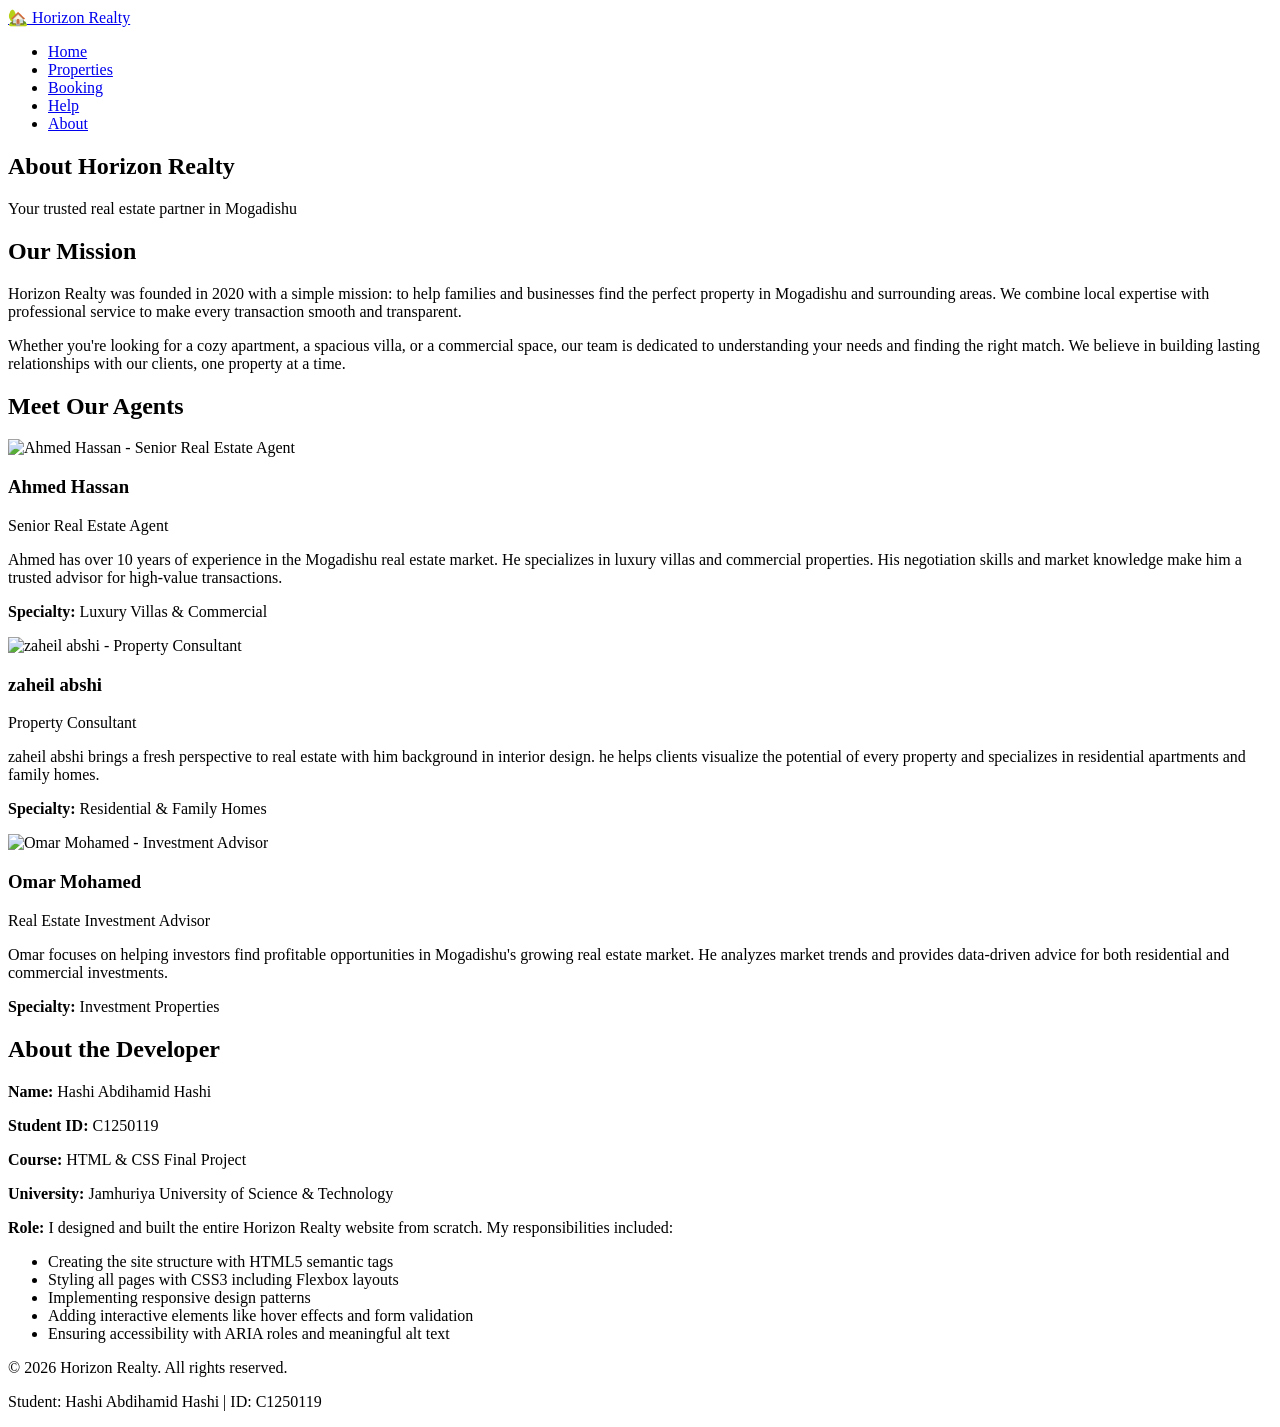
==== about.html @ e2add18e "Create about.html" ====
<!-- about.html -->
<!DOCTYPE html>
<html lang="en">
<head>
    <meta charset="UTF-8" />
    <meta name="viewport" content="width=device-width, initial-scale=1.0" />
    <title>Horizon Realty · About</title>
    <link rel="stylesheet" href="css/style.css" />
    <link rel="icon" href="data:image/svg+xml,<svg xmlns='http://www.w3.org/2000/svg' viewBox='0 0 100 100'><text y='.9em' font-size='90'>🏡</text></svg>" />
</head>
<body>
    <!-- Fixed Navigation Bar -->
    <header class="site-header">
        <div class="nav-container flex-row">
            <div class="logo">
                <a href="index.html">🏡 Horizon Realty</a>
            </div>
            <nav aria-label="Main navigation">
                <ul class="nav-links flex-row">
                    <li><a href="index.html">Home</a></li>
                    <li><a href="gallery.html">Properties</a></li>
                    <li><a href="booking.html">Booking</a></li>
                    <li><a href="help.html">Help</a></li>
                    <li><a href="about.html" class="active">About</a></li>
                </ul>
            </nav>
        </div>
    </header>

    <main>
        <section class="page-header">
            <h1>About Horizon Realty</h1>
            <p>Your trusted real estate partner in Mogadishu</p>
        </section>

        <!-- Agency Overview -->
        <section class="agency-overview">
            <h2>Our Mission</h2>
            <p>
                Horizon Realty was founded in 2020 with a simple mission: to help families and businesses find the perfect property in Mogadishu and surrounding areas. We combine local expertise with professional service to make every transaction smooth and transparent.
            </p>
            <p>
                Whether you're looking for a cozy apartment, a spacious villa, or a commercial space, our team is dedicated to understanding your needs and finding the right match. We believe in building lasting relationships with our clients, one property at a time.
            </p>
        </section>

        <!-- Agent Profiles -->
        <section class="agent-profiles">
            <h2>Meet Our Agents</h2>
            <div class="agent-grid flex-row">
                <!-- Agent 1 -->
                <article class="agent-card">
                    <div class="agent-photo">
                        <img src="https://i.pravatar.cc/300?img=11" alt="Ahmed Hassan - Senior Real Estate Agent" />
                    </div>
                    <h3>Ahmed Hassan</h3>
                    <p class="agent-title">Senior Real Estate Agent</p>
                    <p class="agent-bio">
                        Ahmed has over 10 years of experience in the Mogadishu real estate market. He specializes in luxury villas and commercial properties. His negotiation skills and market knowledge make him a trusted advisor for high-value transactions.
                    </p>
                    <p class="agent-specialty"><strong>Specialty:</strong> Luxury Villas & Commercial</p>
                </article>

                <!-- Agent 2 -->
                <article class="agent-card">
                    <div class="agent-photo">
                        <img src="https://i.pravatar.cc/300?img=12" alt="zaheil abshi - Property Consultant" />
                    </div>
                    <h3>zaheil abshi</h3>
                    <p class="agent-title">Property Consultant</p>
                    <p class="agent-bio">
                        zaheil abshi brings a fresh perspective to real estate with him background in interior design. he helps clients visualize the potential of every property and specializes in residential apartments and family homes.
                    </p>
                    <p class="agent-specialty"><strong>Specialty:</strong> Residential & Family Homes</p>
                </article>

                <!-- Agent 3 -->
                <article class="agent-card">
                    <div class="agent-photo">
                        <img src="https://i.pravatar.cc/300?img=13" alt="Omar Mohamed - Investment Advisor" />
                    </div>
                    <h3>Omar Mohamed</h3>
                    <p class="agent-title">Real Estate Investment Advisor</p>
                    <p class="agent-bio">
                        Omar focuses on helping investors find profitable opportunities in Mogadishu's growing real estate market. He analyzes market trends and provides data-driven advice for both residential and commercial investments.
                    </p>
                    <p class="agent-specialty"><strong>Specialty:</strong> Investment Properties</p>
                </article>
            </div>
        </section>

        <!-- Personal Details & Role Summary -->
        <section class="developer-info">
            <h2>About the Developer</h2>
            <div class="developer-card">
                <p><strong>Name:</strong> Hashi Abdihamid Hashi</p>
                <p><strong>Student ID:</strong> C1250119</p>
                <p><strong>Course:</strong> HTML & CSS Final Project</p>
                <p><strong>University:</strong> Jamhuriya University of Science & Technology</p>
                <p><strong>Role:</strong> I designed and built the entire Horizon Realty website from scratch. My responsibilities included:</p>
                <ul>
                    <li>Creating the site structure with HTML5 semantic tags</li>
                    <li>Styling all pages with CSS3 including Flexbox layouts</li>
                    <li>Implementing responsive design patterns</li>
                    <li>Adding interactive elements like hover effects and form validation</li>
                    <li>Ensuring accessibility with ARIA roles and meaningful alt text</li>
                </ul>
            </div>
        </section>
    </main>

    <!-- Footer -->
    <footer class="site-footer">
        <div class="footer-content">
            <p>&copy; 2026 Horizon Realty. All rights reserved.</p>
            <p>Student: Hashi Abdihamid Hashi | ID: C1250119</p>
        </div>
    </footer>
</body>
  </html>
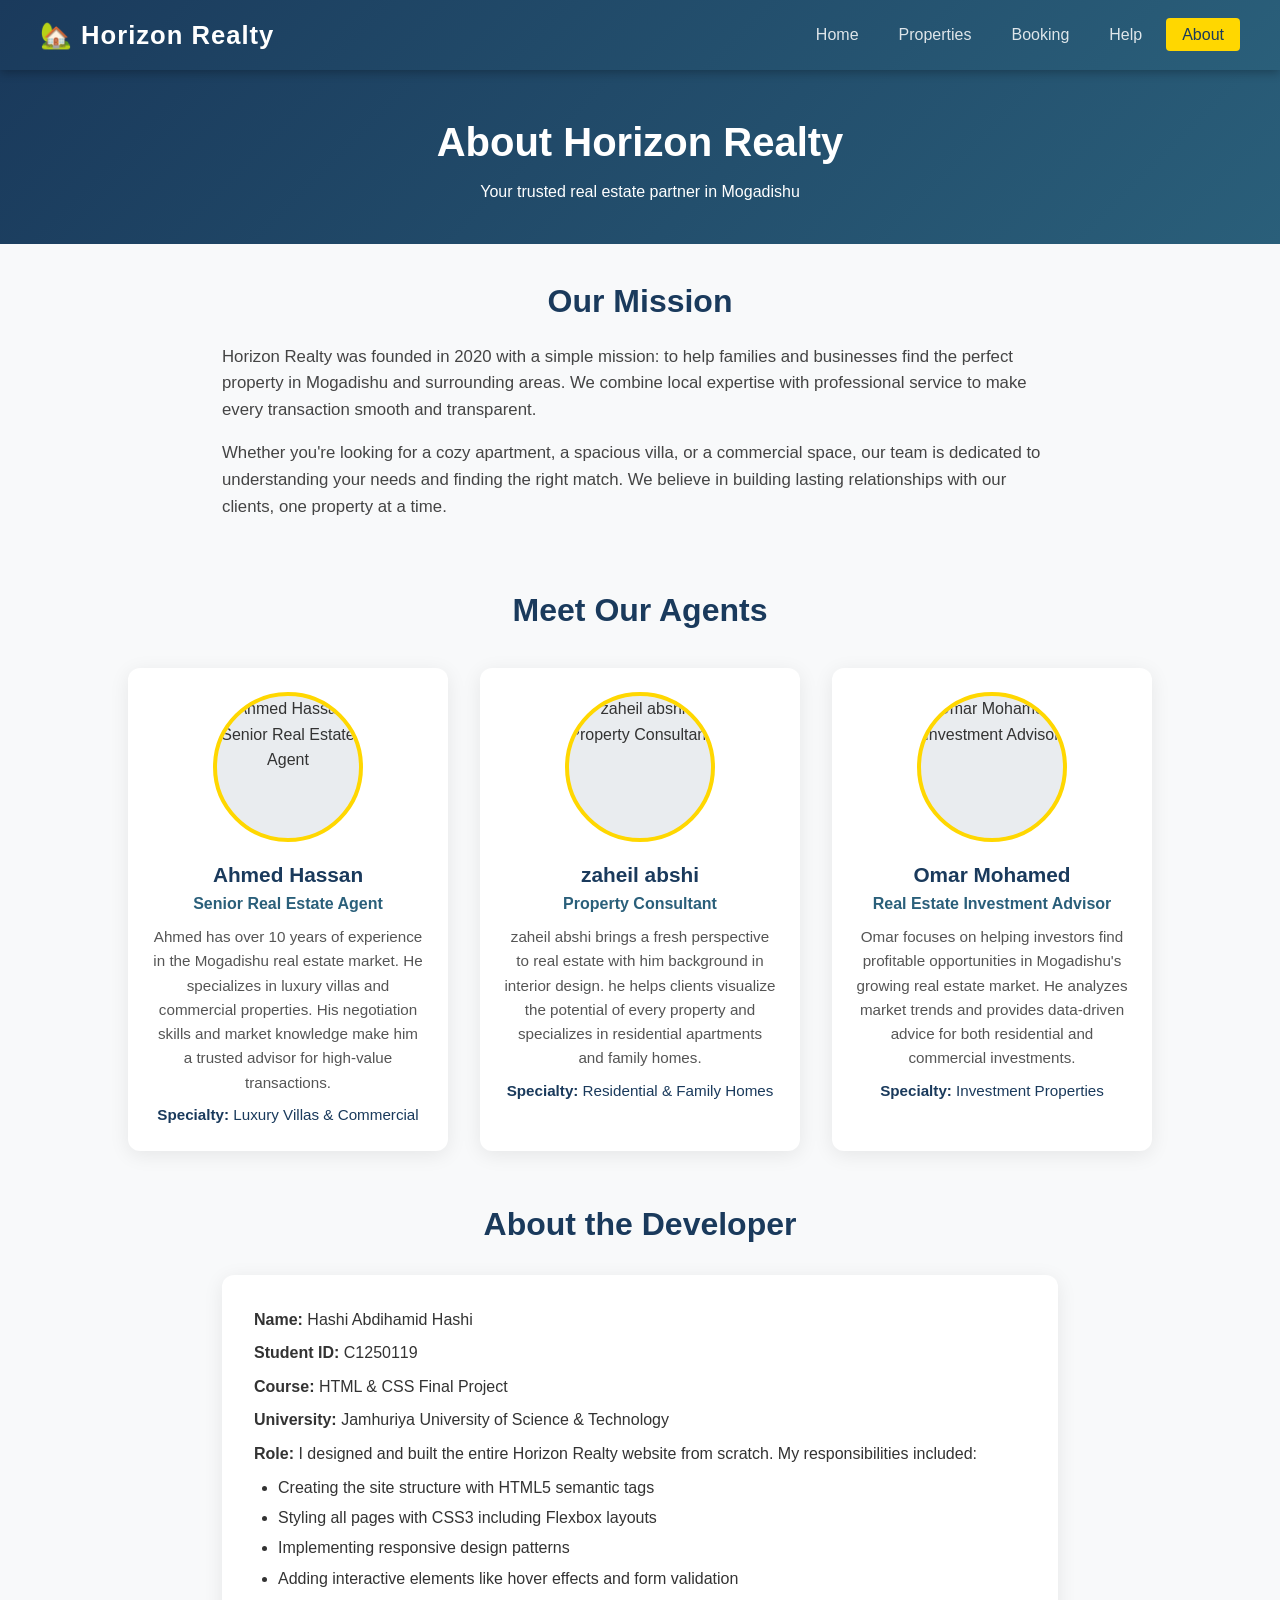
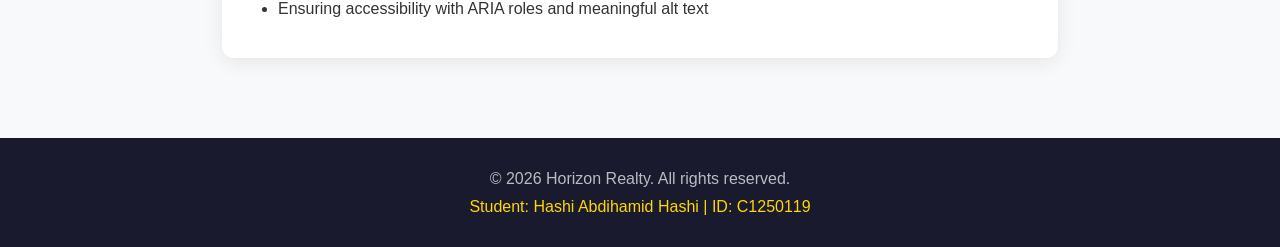
==== commit 07f4c3a3: "Update about.html" ====
--- a/about.html
+++ b/about.html
@@ -5,7 +5,7 @@
     <meta charset="UTF-8" />
     <meta name="viewport" content="width=device-width, initial-scale=1.0" />
     <title>Horizon Realty · About</title>
-    <link rel="stylesheet" href="css/style.css" />
+    <link rel="stylesheet" href="style.css" />
     <link rel="icon" href="data:image/svg+xml,<svg xmlns='http://www.w3.org/2000/svg' viewBox='0 0 100 100'><text y='.9em' font-size='90'>🏡</text></svg>" />
 </head>
 <body>
--- a/style.css
+++ b/style.css
@@ -0,0 +1,741 @@
+/* css/style.css */
+/* ============================================
+   Horizon Realty - Main Stylesheet
+   Student: Hashi Abdihamid Hashi | ID: C1250119
+   ============================================ */
+
+/* ---------- RESET & BASE ---------- */
+* {
+    margin: 0;
+    padding: 0;
+    box-sizing: border-box;
+}
+
+body {
+    font-family: 'Segoe UI', Tahoma, Geneva, Verdana, sans-serif;
+    font-size: 16px;
+    line-height: 1.6;
+    color: #333;
+    background-color: #f8f9fa;
+}
+
+/* ---------- LAYOUT: FLEXBOX ---------- */
+.flex-row {
+    display: flex;
+    flex-wrap: wrap;
+}
+
+/* ---------- FIXED NAVIGATION ---------- */
+.site-header {
+    position: fixed;
+    top: 0;
+    left: 0;
+    width: 100%;
+    background: linear-gradient(135deg, #1a3a5c, #2a5f7a);
+    color: #fff;
+    padding: 0 2rem;
+    z-index: 1000;
+    box-shadow: 0 2px 10px rgba(0, 0, 0, 0.3);
+}
+
+.nav-container {
+    justify-content: space-between;
+    align-items: center;
+    max-width: 1200px;
+    margin: 0 auto;
+    height: 70px;
+}
+
+.logo a {
+    color: #fff;
+    font-size: 1.6rem;
+    font-weight: 700;
+    text-decoration: none;
+    letter-spacing: 1px;
+}
+
+.logo a:hover {
+    color: #ffd700;
+}
+
+.nav-links {
+    list-style: none;
+    gap: 0.5rem;
+    align-items: center;
+}
+
+.nav-links li a {
+    color: rgba(255, 255, 255, 0.85);
+    text-decoration: none;
+    padding: 0.5rem 1rem;
+    border-radius: 4px;
+    transition: all 0.3s ease;
+    font-weight: 500;
+}
+
+.nav-links li a:hover {
+    background-color: rgba(255, 255, 255, 0.15);
+    color: #fff;
+}
+
+.nav-links li a.active {
+    background-color: #ffd700;
+    color: #1a3a5c;
+}
+
+/* ---------- MAIN CONTENT ---------- */
+main {
+    margin-top: 70px;
+    min-height: calc(100vh - 140px);
+}
+
+/* ---------- HERO SECTION ---------- */
+.hero {
+    background: linear-gradient(135deg, rgba(26, 58, 92, 0.85), rgba(42, 95, 122, 0.75)), 
+                url('https://images.unsplash.com/photo-1560518883-ce09059eeffa?w=1200&h=500&fit=crop') center/cover no-repeat;
+    min-height: 500px;
+    display: flex;
+    align-items: center;
+    justify-content: center;
+    text-align: center;
+    padding: 2rem;
+}
+
+.hero-content {
+    max-width: 700px;
+    color: #fff;
+}
+
+.hero-content h1 {
+    font-size: 3.5rem;
+    font-weight: 700;
+    margin-bottom: 0.5rem;
+    text-shadow: 2px 2px 8px rgba(0, 0, 0, 0.3);
+}
+
+.hero-content .tagline {
+    font-size: 1.4rem;
+    margin-bottom: 1.5rem;
+    opacity: 0.9;
+}
+
+/* ---------- BUTTONS ---------- */
+.btn-primary {
+    display: inline-block;
+    background: #ffd700;
+    color: #1a3a5c;
+    padding: 0.8rem 2.5rem;
+    border-radius: 50px;
+    text-decoration: none;
+    font-weight: 600;
+    font-size: 1.1rem;
+    transition: all 0.3s ease;
+    border: none;
+    cursor: pointer;
+    box-shadow: 0 4px 15px rgba(255, 215, 0, 0.4);
+}
+
+.btn-primary:hover {
+    background: #ffed4a;
+    transform: translateY(-2px);
+    box-shadow: 0 6px 20px rgba(255, 215, 0, 0.5);
+}
+
+.btn-secondary {
+    display: inline-block;
+    background: #6c757d;
+    color: #fff;
+    padding: 0.8rem 2.5rem;
+    border-radius: 50px;
+    text-decoration: none;
+    font-weight: 600;
+    font-size: 1.1rem;
+    border: none;
+    cursor: pointer;
+    transition: all 0.3s ease;
+}
+
+.btn-secondary:hover {
+    background: #5a6268;
+}
+
+/* ---------- FEATURED PROPERTIES ---------- */
+.featured-section {
+    padding: 3rem 2rem;
+    max-width: 1200px;
+    margin: 0 auto;
+}
+
+.featured-section h2 {
+    text-align: center;
+    font-size: 2.2rem;
+    color: #1a3a5c;
+    margin-bottom: 2rem;
+}
+
+.featured-grid {
+    gap: 1.5rem;
+    justify-content: center;
+}
+
+/* ---------- PROPERTY CARDS ---------- */
+.property-card {
+    background: #fff;
+    border-radius: 12px;
+    overflow: hidden;
+    box-shadow: 0 4px 20px rgba(0, 0, 0, 0.1);
+    transition: transform 0.3s ease, box-shadow 0.3s ease;
+    width: 260px;
+    flex: 0 1 auto;
+}
+
+.property-card:hover {
+    transform: translateY(-8px);
+    box-shadow: 0 8px 30px rgba(0, 0, 0, 0.2);
+}
+
+.property-card img {
+    width: 100%;
+    height: 200px;
+    object-fit: cover;
+    border-radius: 12px 12px 0 0;
+    background: #e9ecef; /* fallback color */
+}
+
+.property-card h3 {
+    padding: 0.8rem 1rem 0.2rem;
+    font-size: 1.2rem;
+    color: #1a3a5c;
+}
+
+.property-card .price {
+    padding: 0 1rem;
+    font-size: 1.2rem;
+    font-weight: 700;
+    color: #2a5f7a;
+}
+
+.property-card .desc {
+    padding: 0 1rem 0.5rem;
+    color: #666;
+    font-size: 0.95rem;
+}
+
+.property-card .card-link {
+    display: block;
+    padding: 0.7rem 1rem;
+    text-align: center;
+    background: #f0f4f8;
+    color: #1a3a5c;
+    text-decoration: none;
+    font-weight: 600;
+    transition: background 0.3s ease;
+}
+
+.property-card .card-link:hover {
+    background: #ffd700;
+}
+
+/* ---------- PAGE HEADER ---------- */
+.page-header {
+    background: linear-gradient(135deg, #1a3a5c, #2a5f7a);
+    color: #fff;
+    padding: 2.5rem 2rem;
+    text-align: center;
+}
+
+.page-header h1 {
+    font-size: 2.5rem;
+    margin-bottom: 0.3rem;
+}
+
+/* ---------- GALLERY PAGE ---------- */
+.property-gallery {
+    padding: 2rem;
+    max-width: 1200px;
+    margin: 0 auto;
+}
+
+.property-gallery h2 {
+    text-align: center;
+    font-size: 2rem;
+    color: #1a3a5c;
+    margin-bottom: 1.5rem;
+}
+
+.gallery-grid {
+    gap: 1.5rem;
+    justify-content: center;
+}
+
+.gallery-grid figure {
+    background: #fff;
+    border-radius: 12px;
+    overflow: hidden;
+    box-shadow: 0 4px 15px rgba(0, 0, 0, 0.1);
+    width: 300px;
+    flex: 0 1 auto;
+}
+
+.gallery-grid figure img {
+    width: 100%;
+    height: 220px;
+    object-fit: cover;
+    border-radius: 12px 12px 0 0;
+    background: #e9ecef; /* fallback color */
+}
+
+.gallery-grid figcaption {
+    padding: 0.8rem 1rem;
+    text-align: center;
+    font-weight: 600;
+    color: #1a3a5c;
+}
+
+/* ---------- DATA TABLE ---------- */
+.property-table-section {
+    padding: 1.5rem 2rem 2.5rem;
+    max-width: 1200px;
+    margin: 0 auto;
+}
+
+.property-table-section h2 {
+    text-align: center;
+    font-size: 2rem;
+    color: #1a3a5c;
+    margin-bottom: 1.5rem;
+}
+
+.property-table {
+    width: 100%;
+    border-collapse: collapse;
+    background: #fff;
+    border-radius: 12px;
+    overflow: hidden;
+    box-shadow: 0 4px 15px rgba(0, 0, 0, 0.1);
+}
+
+.property-table thead {
+    background: #1a3a5c;
+    color: #fff;
+}
+
+.property-table th,
+.property-table td {
+    padding: 0.9rem 1rem;
+    text-align: left;
+}
+
+/* Zebra striping using :nth-child */
+.property-table tbody tr:nth-child(even) {
+    background-color: #f2f6fa;
+}
+
+/* Row hover effect */
+.property-table tbody tr:hover {
+    background-color: #ffd700 !important;
+    color: #1a3a5c;
+    cursor: pointer;
+}
+
+.property-table tfoot {
+    background: #e9ecef;
+    font-weight: 600;
+}
+
+/* ---------- EXTERNAL LINKS ---------- */
+.external-links {
+    padding: 1.5rem 2rem 3rem;
+    max-width: 1200px;
+    margin: 0 auto;
+}
+
+.external-links h3 {
+    color: #1a3a5c;
+    margin-bottom: 0.8rem;
+}
+
+.external-links ul {
+    list-style: none;
+    display: flex;
+    gap: 1.5rem;
+    flex-wrap: wrap;
+}
+
+.external-links ul li a {
+    color: #2a5f7a;
+    text-decoration: none;
+    font-weight: 500;
+    padding: 0.4rem 0.8rem;
+    border: 2px solid #2a5f7a;
+    border-radius: 50px;
+    transition: all 0.3s ease;
+    display: inline-block;
+}
+
+.external-links ul li a:hover {
+    background: #2a5f7a;
+    color: #fff;
+}
+
+/* ---------- BOOKING FORM ---------- */
+.booking-form-section {
+    padding: 2rem;
+    max-width: 800px;
+    margin: 0 auto;
+}
+
+.booking-form {
+    background: #fff;
+    padding: 2rem;
+    border-radius: 12px;
+    box-shadow: 0 4px 20px rgba(0, 0, 0, 0.1);
+}
+
+.booking-form fieldset {
+    border: 2px solid #e9ecef;
+    border-radius: 8px;
+    padding: 1.5rem 1.5rem 1rem;
+    margin-bottom: 1.5rem;
+}
+
+.booking-form legend {
+    font-size: 1.2rem;
+    font-weight: 700;
+    color: #1a3a5c;
+    padding: 0 0.5rem;
+}
+
+.form-group {
+    margin-bottom: 1.2rem;
+}
+
+.form-group label {
+    display: block;
+    font-weight: 600;
+    color: #333;
+    margin-bottom: 0.3rem;
+}
+
+.form-group input,
+.form-group select,
+.form-group textarea {
+    width: 100%;
+    padding: 0.7rem 1rem;
+    border: 2px solid #ddd;
+    border-radius: 8px;
+    font-size: 1rem;
+    transition: border-color 0.3s ease;
+}
+
+.form-group input:focus,
+.form-group select:focus,
+.form-group textarea:focus {
+    outline: none;
+    border-color: #2a5f7a;
+}
+
+.form-group textarea {
+    resize: vertical;
+    font-family: inherit;
+}
+
+/* Radio & Checkbox groups using Flexbox */
+.radio-group,
+.checkbox-group {
+    gap: 1.5rem;
+    align-items: center;
+}
+
+.radio-group label,
+.checkbox-group label {
+    font-weight: 400;
+    display: flex;
+    align-items: center;
+    gap: 0.4rem;
+    cursor: pointer;
+}
+
+.radio-group input,
+.checkbox-group input {
+    width: auto;
+    margin-right: 0.2rem;
+}
+
+.form-actions {
+    display: flex;
+    gap: 1rem;
+    flex-wrap: wrap;
+    justify-content: center;
+    margin-top: 1.5rem;
+}
+
+/* ---------- HELP PAGE ---------- */
+.help-content {
+    max-width: 900px;
+    margin: 0 auto;
+    padding: 2rem;
+}
+
+.help-topic {
+    background: #fff;
+    padding: 1.5rem 2rem;
+    margin-bottom: 1.5rem;
+    border-radius: 12px;
+    box-shadow: 0 4px 15px rgba(0, 0, 0, 0.08);
+    border-left: 5px solid #ffd700;
+}
+
+.help-topic h2 {
+    color: #1a3a5c;
+    margin-bottom: 0.8rem;
+}
+
+.help-topic ul {
+    padding-left: 1.5rem;
+    margin-top: 0.5rem;
+}
+
+.help-topic ul li {
+    margin-bottom: 0.3rem;
+}
+
+/* ---------- ABOUT PAGE ---------- */
+.agency-overview {
+    max-width: 900px;
+    margin: 0 auto;
+    padding: 2rem;
+}
+
+.agency-overview h2 {
+    color: #1a3a5c;
+    font-size: 2rem;
+    text-align: center;
+    margin-bottom: 1rem;
+}
+
+.agency-overview p {
+    font-size: 1.05rem;
+    color: #444;
+    margin-bottom: 1rem;
+}
+
+.agent-profiles {
+    max-width: 1200px;
+    margin: 0 auto;
+    padding: 1rem 2rem 3rem;
+}
+
+.agent-profiles h2 {
+    text-align: center;
+    font-size: 2rem;
+    color: #1a3a5c;
+    margin-bottom: 2rem;
+}
+
+.agent-grid {
+    gap: 2rem;
+    justify-content: center;
+}
+
+.agent-card {
+    background: #fff;
+    border-radius: 12px;
+    padding: 1.5rem;
+    box-shadow: 0 4px 20px rgba(0, 0, 0, 0.08);
+    width: 320px;
+    flex: 0 1 auto;
+    text-align: center;
+    transition: transform 0.3s ease;
+}
+
+.agent-card:hover {
+    transform: translateY(-5px);
+}
+
+.agent-photo {
+    width: 150px;
+    height: 150px;
+    border-radius: 50%;
+    overflow: hidden;
+    margin: 0 auto 1rem;
+    border: 4px solid #ffd700;
+    background: #e9ecef; /* fallback color */
+}
+
+.agent-photo img {
+    width: 100%;
+    height: 100%;
+    object-fit: cover;
+}
+
+.agent-card h3 {
+    color: #1a3a5c;
+    font-size: 1.3rem;
+}
+
+.agent-card .agent-title {
+    color: #2a5f7a;
+    font-weight: 600;
+    margin-bottom: 0.5rem;
+}
+
+.agent-card .agent-bio {
+    color: #555;
+    font-size: 0.95rem;
+    margin-bottom: 0.5rem;
+}
+
+.agent-card .agent-specialty {
+    color: #1a3a5c;
+    font-size: 0.95rem;
+}
+
+/* ---------- DEVELOPER INFO ---------- */
+.developer-info {
+    max-width: 900px;
+    margin: 0 auto;
+    padding: 0 2rem 3rem;
+}
+
+.developer-info h2 {
+    text-align: center;
+    color: #1a3a5c;
+    font-size: 2rem;
+    margin-bottom: 1.5rem;
+}
+
+.developer-card {
+    background: #fff;
+    padding: 2rem;
+    border-radius: 12px;
+    box-shadow: 0 4px 20px rgba(0, 0, 0, 0.08);
+}
+
+.developer-card p {
+    margin-bottom: 0.5rem;
+}
+
+.developer-card ul {
+    padding-left: 1.5rem;
+    margin-top: 0.5rem;
+}
+
+.developer-card ul li {
+    margin-bottom: 0.3rem;
+}
+
+/* ---------- FOOTER ---------- */
+.site-footer {
+    background: #1a1a2e;
+    color: rgba(255, 255, 255, 0.7);
+    text-align: center;
+    padding: 1.5rem 2rem;
+    margin-top: 2rem;
+}
+
+.footer-content p {
+    margin: 0.2rem 0;
+}
+
+.footer-content p:last-child {
+    color: #ffd700;
+    font-weight: 500;
+}
+
+/* ---------- RESPONSIVE ---------- */
+@media (max-width: 768px) {
+    .nav-container {
+        flex-direction: column;
+        height: auto;
+        padding: 0.5rem 0;
+    }
+
+    .nav-links {
+        flex-wrap: wrap;
+        justify-content: center;
+        gap: 0.3rem;
+    }
+
+    .nav-links li a {
+        padding: 0.4rem 0.8rem;
+        font-size: 0.9rem;
+    }
+
+    .hero-content h1 {
+        font-size: 2.5rem;
+    }
+
+    .hero-content .tagline {
+        font-size: 1.1rem;
+    }
+
+    .featured-grid,
+    .gallery-grid,
+    .agent-grid {
+        flex-direction: column;
+        align-items: center;
+    }
+
+    .property-card,
+    .gallery-grid figure,
+    .agent-card {
+        width: 100%;
+        max-width: 360px;
+    }
+
+    .property-table {
+        font-size: 0.85rem;
+    }
+
+    .property-table th,
+    .property-table td {
+        padding: 0.5rem 0.6rem;
+    }
+
+    .radio-group,
+    .checkbox-group {
+        flex-direction: column;
+        align-items: flex-start;
+        gap: 0.3rem;
+    }
+
+    .external-links ul {
+        flex-direction: column;
+        align-items: center;
+    }
+
+    .form-actions {
+        flex-direction: column;
+        align-items: center;
+    }
+
+    .btn-primary,
+    .btn-secondary {
+        width: 100%;
+        text-align: center;
+    }
+
+    .booking-form {
+        padding: 1rem;
+    }
+}
+
+@media (max-width: 480px) {
+    .hero-content h1 {
+        font-size: 2rem;
+    }
+
+    .page-header h1 {
+        font-size: 1.8rem;
+    }
+
+    .property-table {
+        font-size: 0.75rem;
+    }
+
+    .property-table th,
+    .property-table td {
+        padding: 0.3rem 0.4rem;
+    }
+      }
